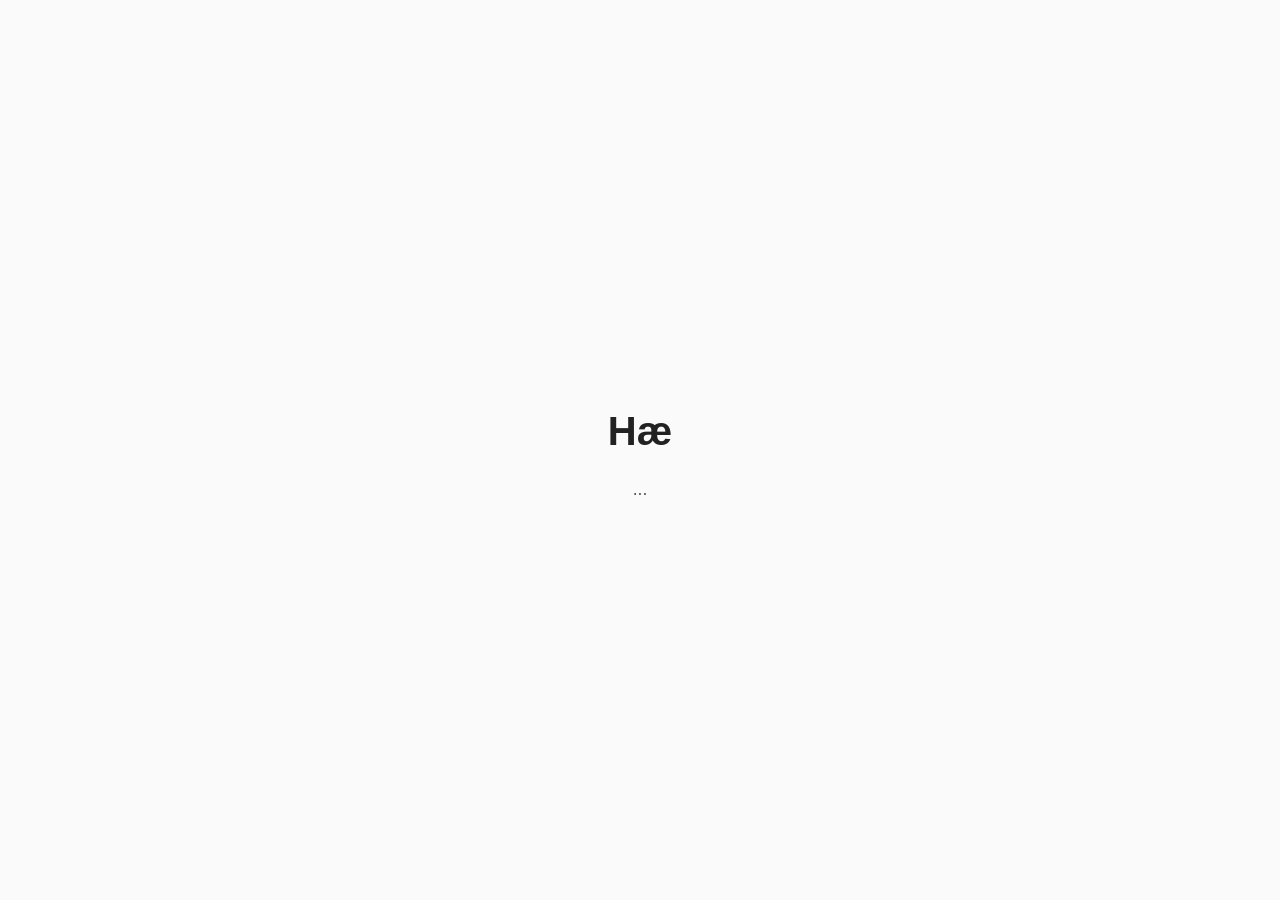
==== index.html @ eb561310 "init" ====
<!DOCTYPE html>
<html lang="en">
<head>
  <meta charset="UTF-8">
  <meta name="viewport" content="width=device-width, initial-scale=1.0">
  <title>My Personal Site</title>
  <style>
    body {
      font-family: -apple-system, BlinkMacSystemFont, "Segoe UI", Roboto, sans-serif;
      display: flex;
      flex-direction: column;
      align-items: center;
      justify-content: center;
      height: 100vh;
      margin: 0;
      background-color: #fafafa;
      color: #222;
      text-align: center;
    }
    h1 {
      font-size: 2.5rem;
      margin-bottom: 0.5rem;
    }
    p {
      font-size: 1.1rem;
      color: #555;
    }
  </style>
</head>
<body>
  <h1>Hæ</h1>
  <p>...</p>
</body>
</html>
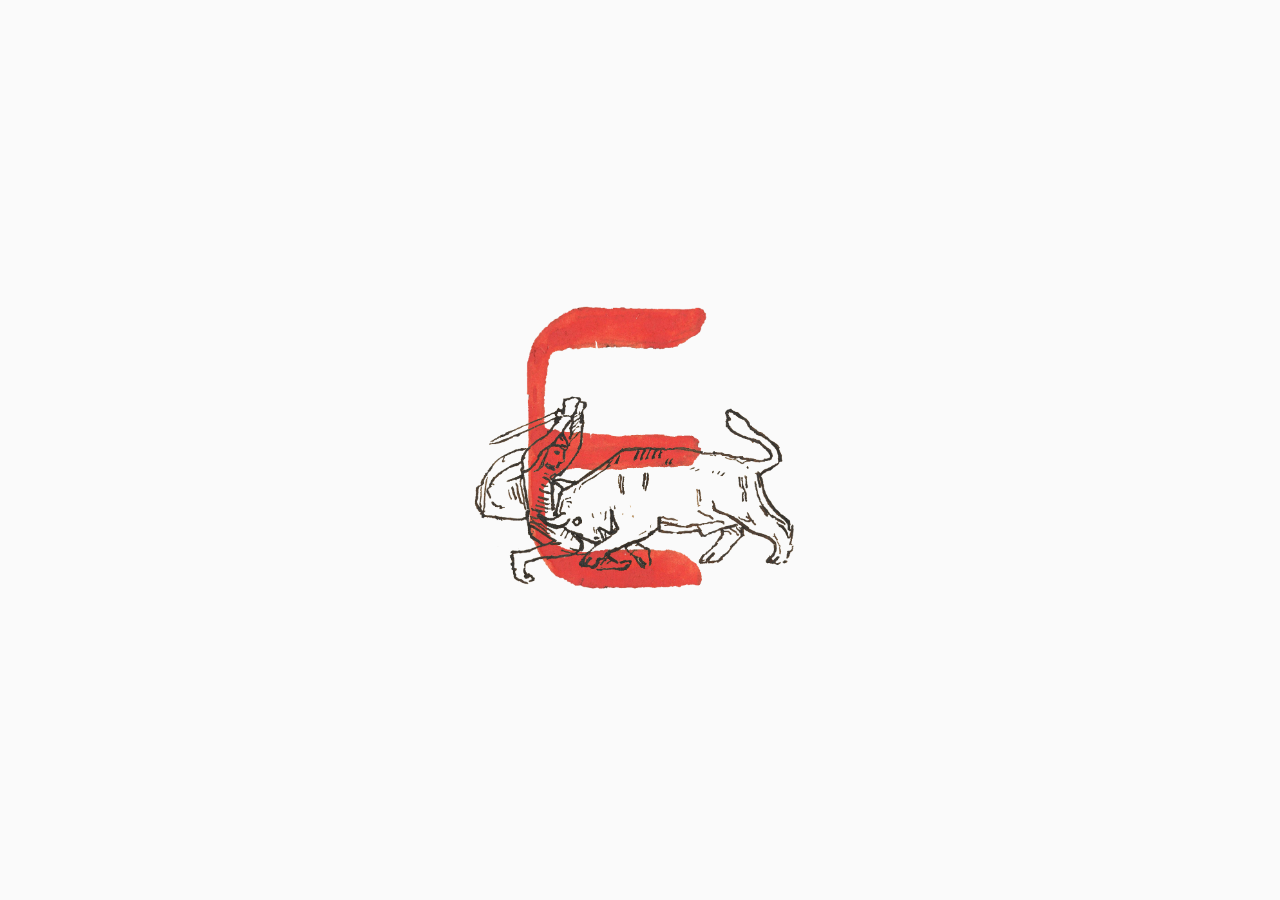
==== commit 5d219518: "logo" ====
--- a/index.html
+++ b/index.html
@@ -6,29 +6,20 @@
   <title>My Personal Site</title>
   <style>
     body {
-      font-family: -apple-system, BlinkMacSystemFont, "Segoe UI", Roboto, sans-serif;
       display: flex;
-      flex-direction: column;
       align-items: center;
       justify-content: center;
       height: 100vh;
       margin: 0;
       background-color: #fafafa;
-      color: #222;
-      text-align: center;
     }
-    h1 {
-      font-size: 2.5rem;
-      margin-bottom: 0.5rem;
-    }
-    p {
-      font-size: 1.1rem;
-      color: #555;
+    img {
+      max-width: 40%;
+      max-height: 40vh;
     }
   </style>
 </head>
 <body>
-  <h1>Hæ</h1>
-  <p>...</p>
+  <img src="ebg_logo_transparent.png" alt="ebg_logo">
 </body>
-</html>
+</html>
